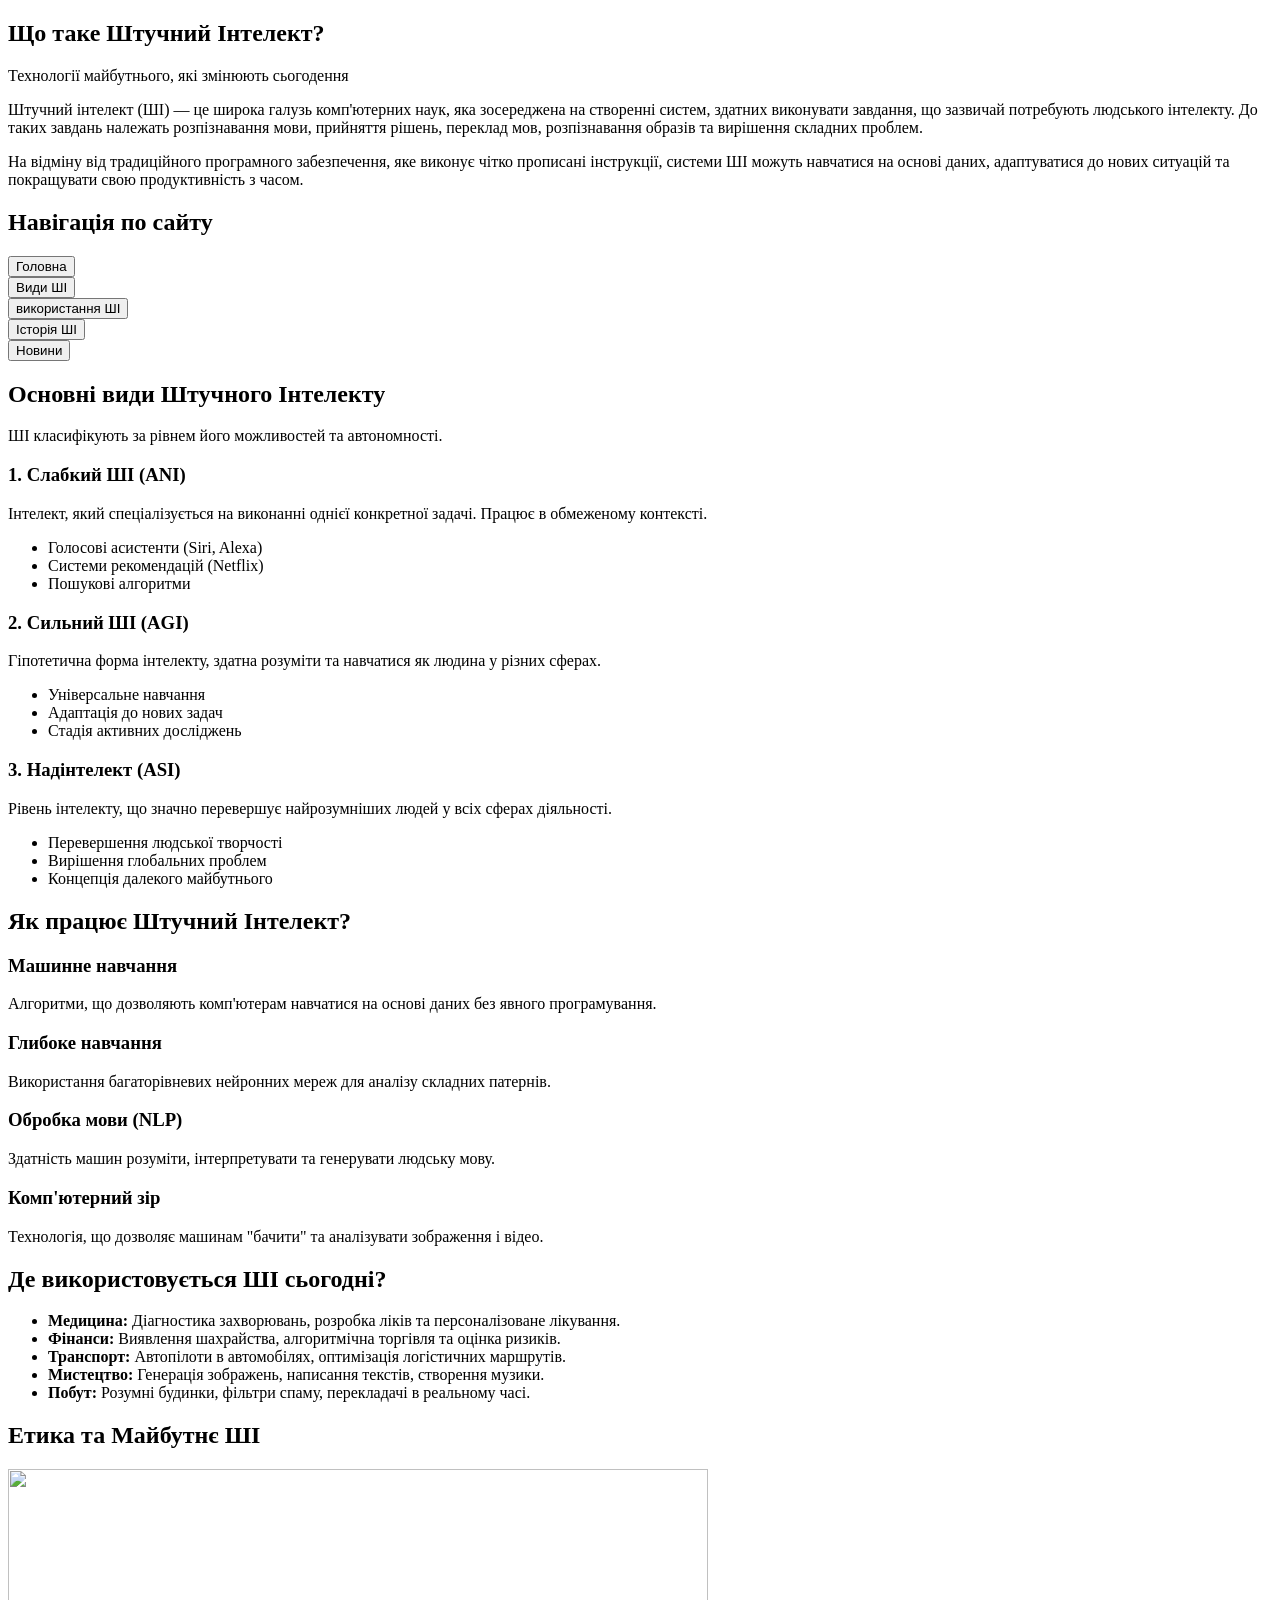
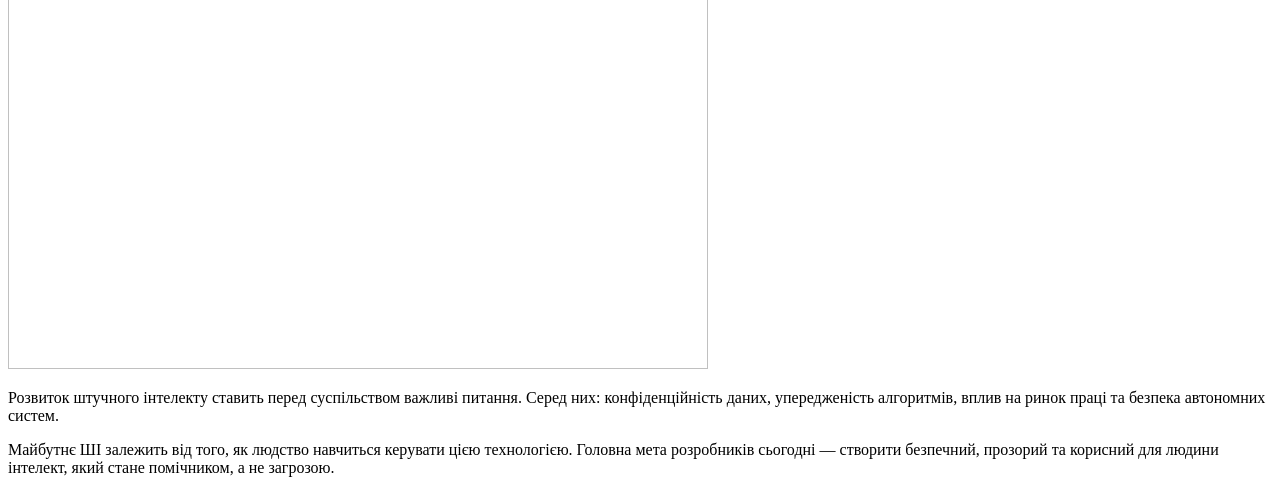
==== aboutAI.html @ ce7cb8b4 "video 2" ====
<!DOCTYPE html>
<html>

    <section>
        <header>
            <h1>Що таке Штучний Інтелект?</h1>
            <p>Технології майбутнього, які змінюють сьогодення</p>
        </header>
        <div>
            <p>Штучний інтелект (ШІ) — це широка галузь комп'ютерних наук, яка зосереджена на створенні систем, здатних виконувати завдання, що зазвичай потребують людського інтелекту. До таких завдань належать розпізнавання мови, прийняття рішень, переклад мов, розпізнавання образів та вирішення складних проблем.</p>
            <p>На відміну від традиційного програмного забезпечення, яке виконує чітко прописані інструкції, системи ШІ можуть навчатися на основі даних, адаптуватися до нових ситуацій та покращувати свою продуктивність з часом.</p>
        </div>
    </section>

    <section>
        <h1>Навігація по сайту</h1>
        <a href="index.html"><button>Головна</button></a><br>
        <a href="typesAI.html"><button>Види ШІ</button></a><br>
        <a href="applications.html"><button>використання ШІ</button></a><br>
        <a href="historyAI.html"><button>Історія ШІ</button></a><br>
        <a href="newsAI.html"><button>Новини</button></a><br>
    </section>

    <section>
        <h2>Основні види Штучного Інтелекту</h2>
        <p>ШІ класифікують за рівнем його можливостей та автономності.</p>
        
        <div>

            <article>
                <h3>1. Слабкий ШІ (ANI)</h3>
                <p>Інтелект, який спеціалізується на виконанні однієї конкретної задачі. Працює в обмеженому контексті.</p>
                <ul>
                    <li>Голосові асистенти (Siri, Alexa)</li>
                    <li>Системи рекомендацій (Netflix)</li>
                    <li>Пошукові алгоритми</li>
                </ul>
            </article>

            <article>
                <h3>2. Сильний ШІ (AGI)</h3>
                <p>Гіпотетична форма інтелекту, здатна розуміти та навчатися як людина у різних сферах.</p>
                <ul>
                    <li>Універсальне навчання</li>
                    <li>Адаптація до нових задач</li>
                    <li>Стадія активних досліджень</li>
                </ul>
            </article>

            <article>
                <h3>3. Надінтелект (ASI)</h3>
                <p>Рівень інтелекту, що значно перевершує найрозумніших людей у всіх сферах діяльності.</p>
                <ul>
                    <li>Перевершення людської творчості</li>
                    <li>Вирішення глобальних проблем</li>
                    <li>Концепція далекого майбутнього</li>
                </ul>
            </article>
        </div>
    </section>

    <section>
        <h2>Як працює Штучний Інтелект?</h2>
        <div>
            <div>
                <h3>Машинне навчання</h3>
                <p>Алгоритми, що дозволяють комп'ютерам навчатися на основі даних без явного програмування.</p>
            </div>
            <div>
                <h3>Глибоке навчання</h3>
                <p>Використання багаторівневих нейронних мереж для аналізу складних патернів.</p>
            </div>
            <div>
                <h3>Обробка мови (NLP)</h3>
                <p>Здатність машин розуміти, інтерпретувати та генерувати людську мову.</p>
            </div>
            <div>
                <h3>Комп'ютерний зір</h3>
                <p>Технологія, що дозволяє машинам "бачити" та аналізувати зображення і відео.</p>
            </div>
        </div>
    </section>

    <section>
        <h2>Де використовується ШІ сьогодні?</h2>
        <ul>
            <li>
                <strong>Медицина:</strong> Діагностика захворювань, розробка ліків та персоналізоване лікування.
            </li>
            <li>
                <strong>Фінанси:</strong> Виявлення шахрайства, алгоритмічна торгівля та оцінка ризиків.
            </li>
            <li>
                <strong>Транспорт:</strong> Автопілоти в автомобілях, оптимізація логістичних маршрутів.
            </li>
            <li>
                <strong>Мистецтво:</strong> Генерація зображень, написання текстів, створення музики.
            </li>
            <li>
                <strong>Побут:</strong> Розумні будинки, фільтри спаму, перекладачі в реальному часі.
            </li>
        </ul>
    </section>

    <section>
        <h2>Етика та Майбутнє ШІ</h2>
        <img src="https://mindscope.biz.ua/wp-content/uploads/2024/11/1ddea6f4-e0ab-4fa6-bf7f-edc367c4ecc5_result.jpg" width="700" height="500">
        <div>
            <p>Розвиток штучного інтелекту ставить перед суспільством важливі питання. Серед них: конфіденційність даних, упередженість алгоритмів, вплив на ринок праці та безпека автономних систем.</p>
            <p>Майбутнє ШІ залежить від того, як людство навчиться керувати цією технологією. Головна мета розробників сьогодні — створити безпечний, прозорий та корисний для людини інтелект, який стане помічником, а не загрозою.</p>
        </div>
    </section>

</html>
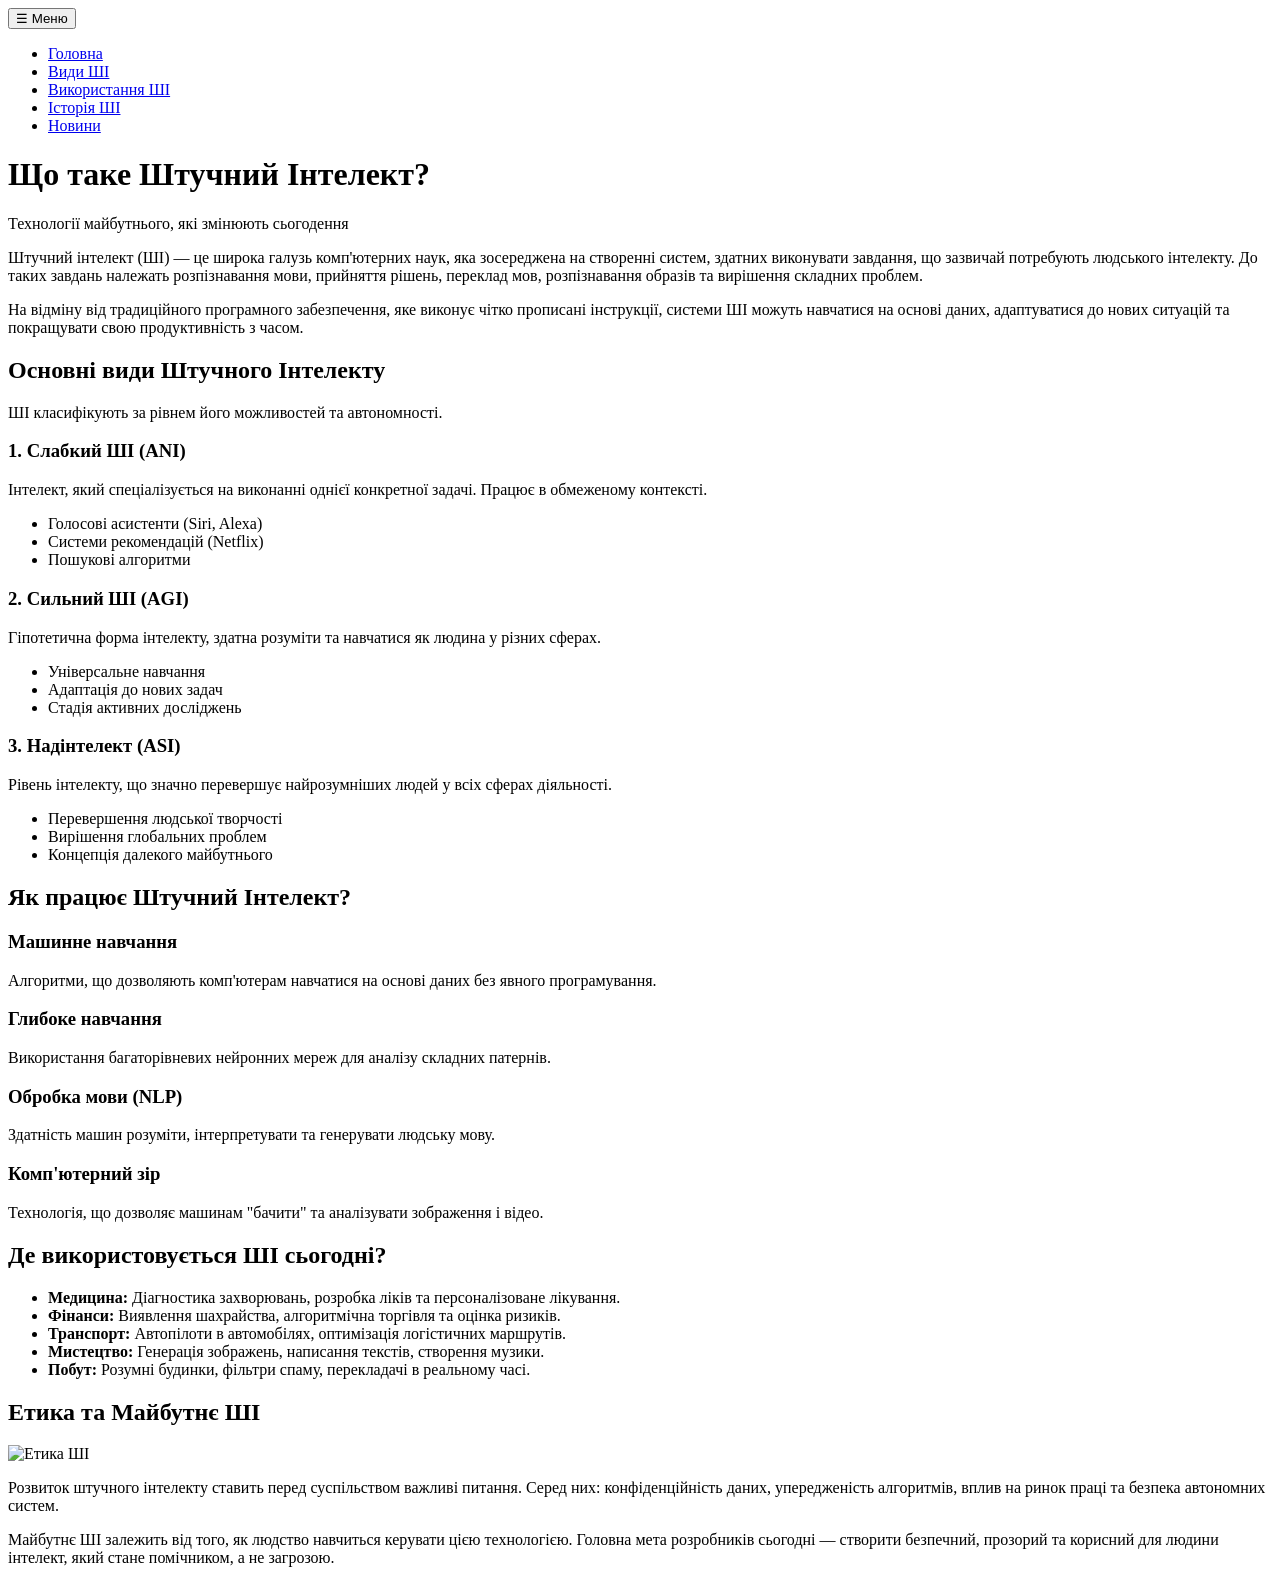
==== commit 911a4d0f: "update lab 3 and 4" ====
--- a/aboutAI.html
+++ b/aboutAI.html
@@ -1,114 +1,127 @@
 <!DOCTYPE html>
-<html>
+<html lang="uk">
+<head>
+  <meta charset="UTF-8">
+  <meta name="viewport" content="width=device-width, initial-scale=1.0">
+  <title>Що таке Штучний Інтелект?</title>
+  <link rel="stylesheet" href="style.css">
+</head>
+<body>
 
-    <section>
-        <header>
-            <h1>Що таке Штучний Інтелект?</h1>
-            <p>Технології майбутнього, які змінюють сьогодення</p>
-        </header>
-        <div>
-            <p>Штучний інтелект (ШІ) — це широка галузь комп'ютерних наук, яка зосереджена на створенні систем, здатних виконувати завдання, що зазвичай потребують людського інтелекту. До таких завдань належать розпізнавання мови, прийняття рішень, переклад мов, розпізнавання образів та вирішення складних проблем.</p>
-            <p>На відміну від традиційного програмного забезпечення, яке виконує чітко прописані інструкції, системи ШІ можуть навчатися на основі даних, адаптуватися до нових ситуацій та покращувати свою продуктивність з часом.</p>
-        </div>
+  <!-- НАВІГАЦІЯ -->
+  <nav class="nav" id="mainNav">
+    <button class="nav__toggle" onclick="toggleNav()">☰ Меню</button>
+    <ul class="nav__list">
+      <li><a href="index.html">Головна</a></li>
+      <li><a href="typesAI.html">Види ШІ</a></li>
+      <li><a href="applications.html">Використання ШІ</a></li>
+      <li><a href="historyAI.html">Історія ШІ</a></li>
+      <li><a href="newsAI.html">Новини</a></li>
+    </ul>
+  </nav>
+
+  <main class="page">
+
+    <!-- ХЕДЕР -->
+    <header class="page-header">
+      <h1>Що таке Штучний Інтелект?</h1>
+      <p>Технології майбутнього, які змінюють сьогодення</p>
+    </header>
+
+    <!-- ВСТУП -->
+    <section class="section">
+      <p class="intro-text">Штучний інтелект (ШІ) — це широка галузь комп'ютерних наук, яка зосереджена на створенні систем, здатних виконувати завдання, що зазвичай потребують людського інтелекту. До таких завдань належать розпізнавання мови, прийняття рішень, переклад мов, розпізнавання образів та вирішення складних проблем.</p>
+      <p class="intro-text">На відміну від традиційного програмного забезпечення, яке виконує чітко прописані інструкції, системи ШІ можуть навчатися на основі даних, адаптуватися до нових ситуацій та покращувати свою продуктивність з часом.</p>
     </section>
 
-    <section>
-        <h1>Навігація по сайту</h1>
-        <a href="index.html"><button>Головна</button></a><br>
-        <a href="typesAI.html"><button>Види ШІ</button></a><br>
-        <a href="applications.html"><button>використання ШІ</button></a><br>
-        <a href="historyAI.html"><button>Історія ШІ</button></a><br>
-        <a href="newsAI.html"><button>Новини</button></a><br>
+    <!-- ВИДИ ШІ -->
+    <section class="section">
+      <h2>Основні види Штучного Інтелекту</h2>
+      <p class="intro-text">ШІ класифікують за рівнем його можливостей та автономності.</p>
+      <div class="card-grid">
+        <div class="card">
+          <h3>1. Слабкий ШІ (ANI)</h3>
+          <p>Інтелект, який спеціалізується на виконанні однієї конкретної задачі. Працює в обмеженому контексті.</p>
+          <ul class="styled-list" style="margin-top:12px">
+            <li>Голосові асистенти (Siri, Alexa)</li>
+            <li>Системи рекомендацій (Netflix)</li>
+            <li>Пошукові алгоритми</li>
+          </ul>
+        </div>
+        <div class="card">
+          <h3>2. Сильний ШІ (AGI)</h3>
+          <p>Гіпотетична форма інтелекту, здатна розуміти та навчатися як людина у різних сферах.</p>
+          <ul class="styled-list" style="margin-top:12px">
+            <li>Універсальне навчання</li>
+            <li>Адаптація до нових задач</li>
+            <li>Стадія активних досліджень</li>
+          </ul>
+        </div>
+        <div class="card">
+          <h3>3. Надінтелект (ASI)</h3>
+          <p>Рівень інтелекту, що значно перевершує найрозумніших людей у всіх сферах діяльності.</p>
+          <ul class="styled-list" style="margin-top:12px">
+            <li>Перевершення людської творчості</li>
+            <li>Вирішення глобальних проблем</li>
+            <li>Концепція далекого майбутнього</li>
+          </ul>
+        </div>
+      </div>
     </section>
 
-    <section>
-        <h2>Основні види Штучного Інтелекту</h2>
-        <p>ШІ класифікують за рівнем його можливостей та автономності.</p>
-        
-        <div>
-
-            <article>
-                <h3>1. Слабкий ШІ (ANI)</h3>
-                <p>Інтелект, який спеціалізується на виконанні однієї конкретної задачі. Працює в обмеженому контексті.</p>
-                <ul>
-                    <li>Голосові асистенти (Siri, Alexa)</li>
-                    <li>Системи рекомендацій (Netflix)</li>
-                    <li>Пошукові алгоритми</li>
-                </ul>
-            </article>
-
-            <article>
-                <h3>2. Сильний ШІ (AGI)</h3>
-                <p>Гіпотетична форма інтелекту, здатна розуміти та навчатися як людина у різних сферах.</p>
-                <ul>
-                    <li>Універсальне навчання</li>
-                    <li>Адаптація до нових задач</li>
-                    <li>Стадія активних досліджень</li>
-                </ul>
-            </article>
-
-            <article>
-                <h3>3. Надінтелект (ASI)</h3>
-                <p>Рівень інтелекту, що значно перевершує найрозумніших людей у всіх сферах діяльності.</p>
-                <ul>
-                    <li>Перевершення людської творчості</li>
-                    <li>Вирішення глобальних проблем</li>
-                    <li>Концепція далекого майбутнього</li>
-                </ul>
-            </article>
+    <!-- ЯК ПРАЦЮЄ -->
+    <section class="section">
+      <h2>Як працює Штучний Інтелект?</h2>
+      <div class="card-grid">
+        <div class="card">
+          <h3>Машинне навчання</h3>
+          <p>Алгоритми, що дозволяють комп'ютерам навчатися на основі даних без явного програмування.</p>
         </div>
+        <div class="card">
+          <h3>Глибоке навчання</h3>
+          <p>Використання багаторівневих нейронних мереж для аналізу складних патернів.</p>
+        </div>
+        <div class="card">
+          <h3>Обробка мови (NLP)</h3>
+          <p>Здатність машин розуміти, інтерпретувати та генерувати людську мову.</p>
+        </div>
+        <div class="card">
+          <h3>Комп'ютерний зір</h3>
+          <p>Технологія, що дозволяє машинам "бачити" та аналізувати зображення і відео.</p>
+        </div>
+      </div>
     </section>
 
-    <section>
-        <h2>Як працює Штучний Інтелект?</h2>
-        <div>
-            <div>
-                <h3>Машинне навчання</h3>
-                <p>Алгоритми, що дозволяють комп'ютерам навчатися на основі даних без явного програмування.</p>
-            </div>
-            <div>
-                <h3>Глибоке навчання</h3>
-                <p>Використання багаторівневих нейронних мереж для аналізу складних патернів.</p>
-            </div>
-            <div>
-                <h3>Обробка мови (NLP)</h3>
-                <p>Здатність машин розуміти, інтерпретувати та генерувати людську мову.</p>
-            </div>
-            <div>
-                <h3>Комп'ютерний зір</h3>
-                <p>Технологія, що дозволяє машинам "бачити" та аналізувати зображення і відео.</p>
-            </div>
-        </div>
+    <!-- ДЕ ВИКОРИСТОВУЄТЬСЯ -->
+    <section class="section">
+      <h2>Де використовується ШІ сьогодні?</h2>
+      <ul class="styled-list">
+        <li><strong>Медицина:</strong> Діагностика захворювань, розробка ліків та персоналізоване лікування.</li>
+        <li><strong>Фінанси:</strong> Виявлення шахрайства, алгоритмічна торгівля та оцінка ризиків.</li>
+        <li><strong>Транспорт:</strong> Автопілоти в автомобілях, оптимізація логістичних маршрутів.</li>
+        <li><strong>Мистецтво:</strong> Генерація зображень, написання текстів, створення музики.</li>
+        <li><strong>Побут:</strong> Розумні будинки, фільтри спаму, перекладачі в реальному часі.</li>
+      </ul>
     </section>
 
-    <section>
-        <h2>Де використовується ШІ сьогодні?</h2>
-        <ul>
-            <li>
-                <strong>Медицина:</strong> Діагностика захворювань, розробка ліків та персоналізоване лікування.
-            </li>
-            <li>
-                <strong>Фінанси:</strong> Виявлення шахрайства, алгоритмічна торгівля та оцінка ризиків.
-            </li>
-            <li>
-                <strong>Транспорт:</strong> Автопілоти в автомобілях, оптимізація логістичних маршрутів.
-            </li>
-            <li>
-                <strong>Мистецтво:</strong> Генерація зображень, написання текстів, створення музики.
-            </li>
-            <li>
-                <strong>Побут:</strong> Розумні будинки, фільтри спаму, перекладачі в реальному часі.
-            </li>
-        </ul>
+    <!-- ЕТИКА -->
+    <section class="section">
+      <h2>Етика та Майбутнє ШІ</h2>
+      <img class="section-img" src="https://mindscope.biz.ua/wp-content/uploads/2024/11/1ddea6f4-e0ab-4fa6-bf7f-edc367c4ecc5_result.jpg" alt="Етика ШІ">
+      <p class="intro-text">Розвиток штучного інтелекту ставить перед суспільством важливі питання. Серед них: конфіденційність даних, упередженість алгоритмів, вплив на ринок праці та безпека автономних систем.</p>
+      <p class="intro-text">Майбутнє ШІ залежить від того, як людство навчиться керувати цією технологією. Головна мета розробників сьогодні — створити безпечний, прозорий та корисний для людини інтелект, який стане помічником, а не загрозою.</p>
     </section>
 
-    <section>
-        <h2>Етика та Майбутнє ШІ</h2>
-        <img src="https://mindscope.biz.ua/wp-content/uploads/2024/11/1ddea6f4-e0ab-4fa6-bf7f-edc367c4ecc5_result.jpg" width="700" height="500">
-        <div>
-            <p>Розвиток штучного інтелекту ставить перед суспільством важливі питання. Серед них: конфіденційність даних, упередженість алгоритмів, вплив на ринок праці та безпека автономних систем.</p>
-            <p>Майбутнє ШІ залежить від того, як людство навчиться керувати цією технологією. Головна мета розробників сьогодні — створити безпечний, прозорий та корисний для людини інтелект, який стане помічником, а не загрозою.</p>
-        </div>
-    </section>
+  </main>
 
+  <script>
+    function toggleNav() {
+      document.getElementById('mainNav').classList.toggle('open');
+    }
+    document.addEventListener('click', function(e) {
+      const nav = document.getElementById('mainNav');
+      if (!nav.contains(e.target)) nav.classList.remove('open');
+    });
+  </script>
+</body>
 </html>
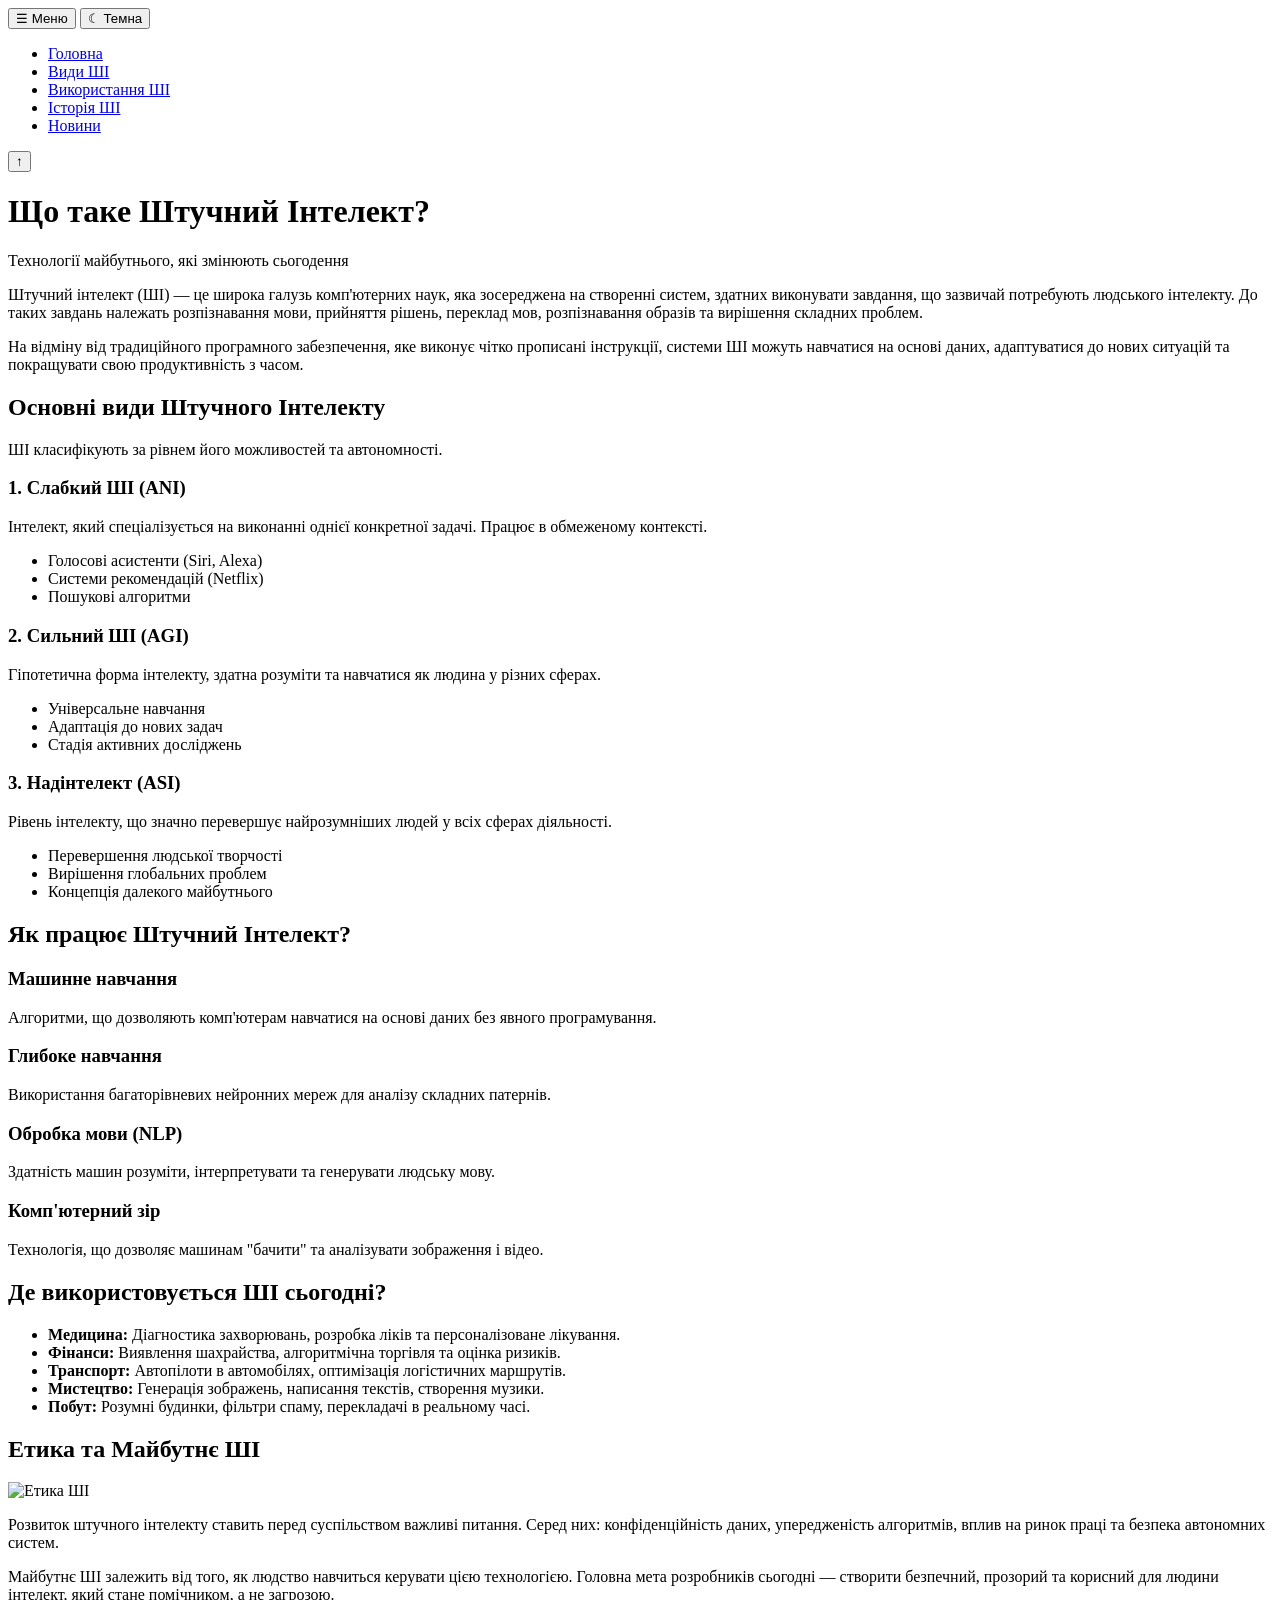
==== commit 8acffc7a: "full update lab 3 and 4" ====
--- a/aboutAI.html
+++ b/aboutAI.html
@@ -8,9 +8,11 @@
 </head>
 <body>
 
-  <!-- НАВІГАЦІЯ -->
   <nav class="nav" id="mainNav">
-    <button class="nav__toggle" onclick="toggleNav()">☰ Меню</button>
+    <div class="nav__controls">
+      <button class="nav__toggle" onclick="toggleNav()">☰ Меню</button>
+      <button class="nav__theme-btn" id="themeToggle" onclick="toggleTheme()">☾ Темна</button>
+    </div>
     <ul class="nav__list">
       <li><a href="index.html">Головна</a></li>
       <li><a href="typesAI.html">Види ШІ</a></li>
@@ -20,21 +22,20 @@
     </ul>
   </nav>
 
+  <button class="scroll-top-btn" id="scrollTopBtn" aria-label="Вгору">↑</button>
+
   <main class="page">
 
-    <!-- ХЕДЕР -->
     <header class="page-header">
       <h1>Що таке Штучний Інтелект?</h1>
       <p>Технології майбутнього, які змінюють сьогодення</p>
     </header>
 
-    <!-- ВСТУП -->
     <section class="section">
       <p class="intro-text">Штучний інтелект (ШІ) — це широка галузь комп'ютерних наук, яка зосереджена на створенні систем, здатних виконувати завдання, що зазвичай потребують людського інтелекту. До таких завдань належать розпізнавання мови, прийняття рішень, переклад мов, розпізнавання образів та вирішення складних проблем.</p>
       <p class="intro-text">На відміну від традиційного програмного забезпечення, яке виконує чітко прописані інструкції, системи ШІ можуть навчатися на основі даних, адаптуватися до нових ситуацій та покращувати свою продуктивність з часом.</p>
     </section>
 
-    <!-- ВИДИ ШІ -->
     <section class="section">
       <h2>Основні види Штучного Інтелекту</h2>
       <p class="intro-text">ШІ класифікують за рівнем його можливостей та автономності.</p>
@@ -69,7 +70,6 @@
       </div>
     </section>
 
-    <!-- ЯК ПРАЦЮЄ -->
     <section class="section">
       <h2>Як працює Штучний Інтелект?</h2>
       <div class="card-grid">
@@ -92,7 +92,6 @@
       </div>
     </section>
 
-    <!-- ДЕ ВИКОРИСТОВУЄТЬСЯ -->
     <section class="section">
       <h2>Де використовується ШІ сьогодні?</h2>
       <ul class="styled-list">
@@ -104,7 +103,6 @@
       </ul>
     </section>
 
-    <!-- ЕТИКА -->
     <section class="section">
       <h2>Етика та Майбутнє ШІ</h2>
       <img class="section-img" src="https://mindscope.biz.ua/wp-content/uploads/2024/11/1ddea6f4-e0ab-4fa6-bf7f-edc367c4ecc5_result.jpg" alt="Етика ШІ">
@@ -114,14 +112,6 @@
 
   </main>
 
-  <script>
-    function toggleNav() {
-      document.getElementById('mainNav').classList.toggle('open');
-    }
-    document.addEventListener('click', function(e) {
-      const nav = document.getElementById('mainNav');
-      if (!nav.contains(e.target)) nav.classList.remove('open');
-    });
-  </script>
+  <script src="main.js"></script>
 </body>
 </html>
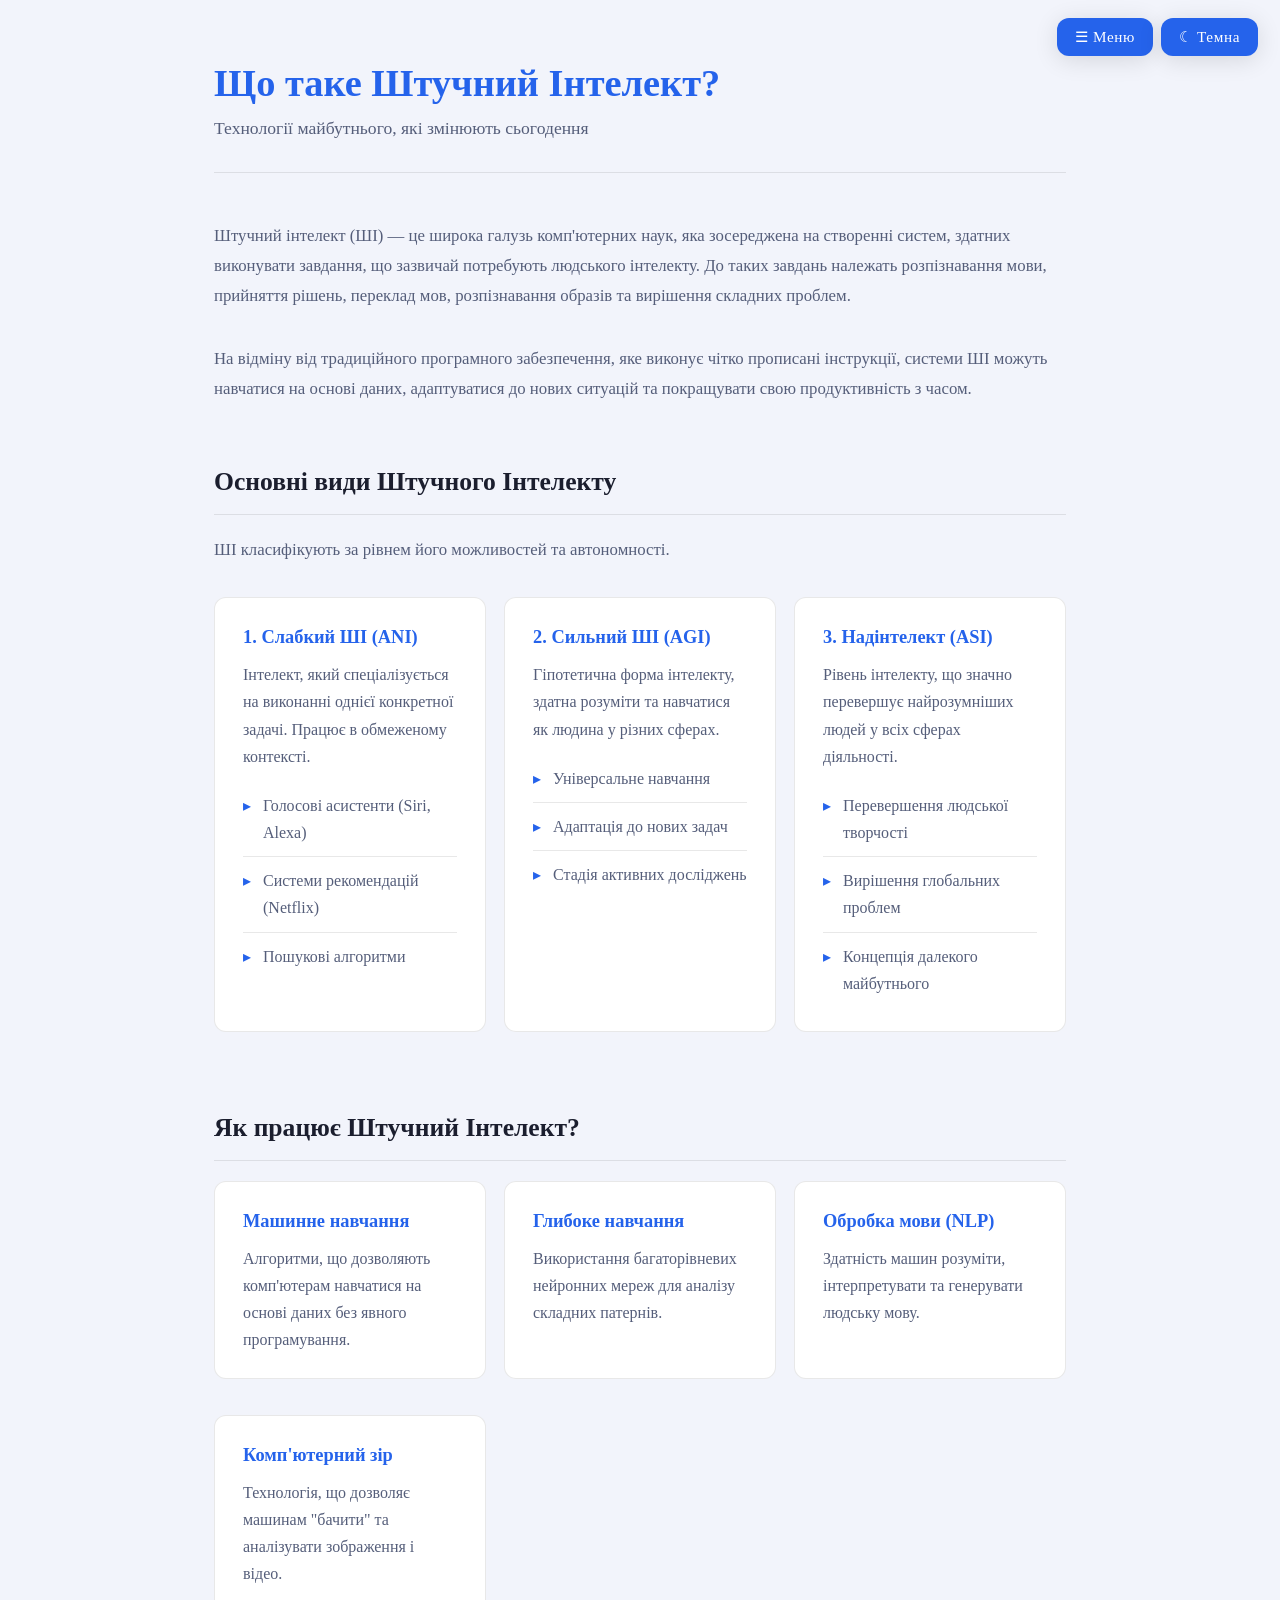
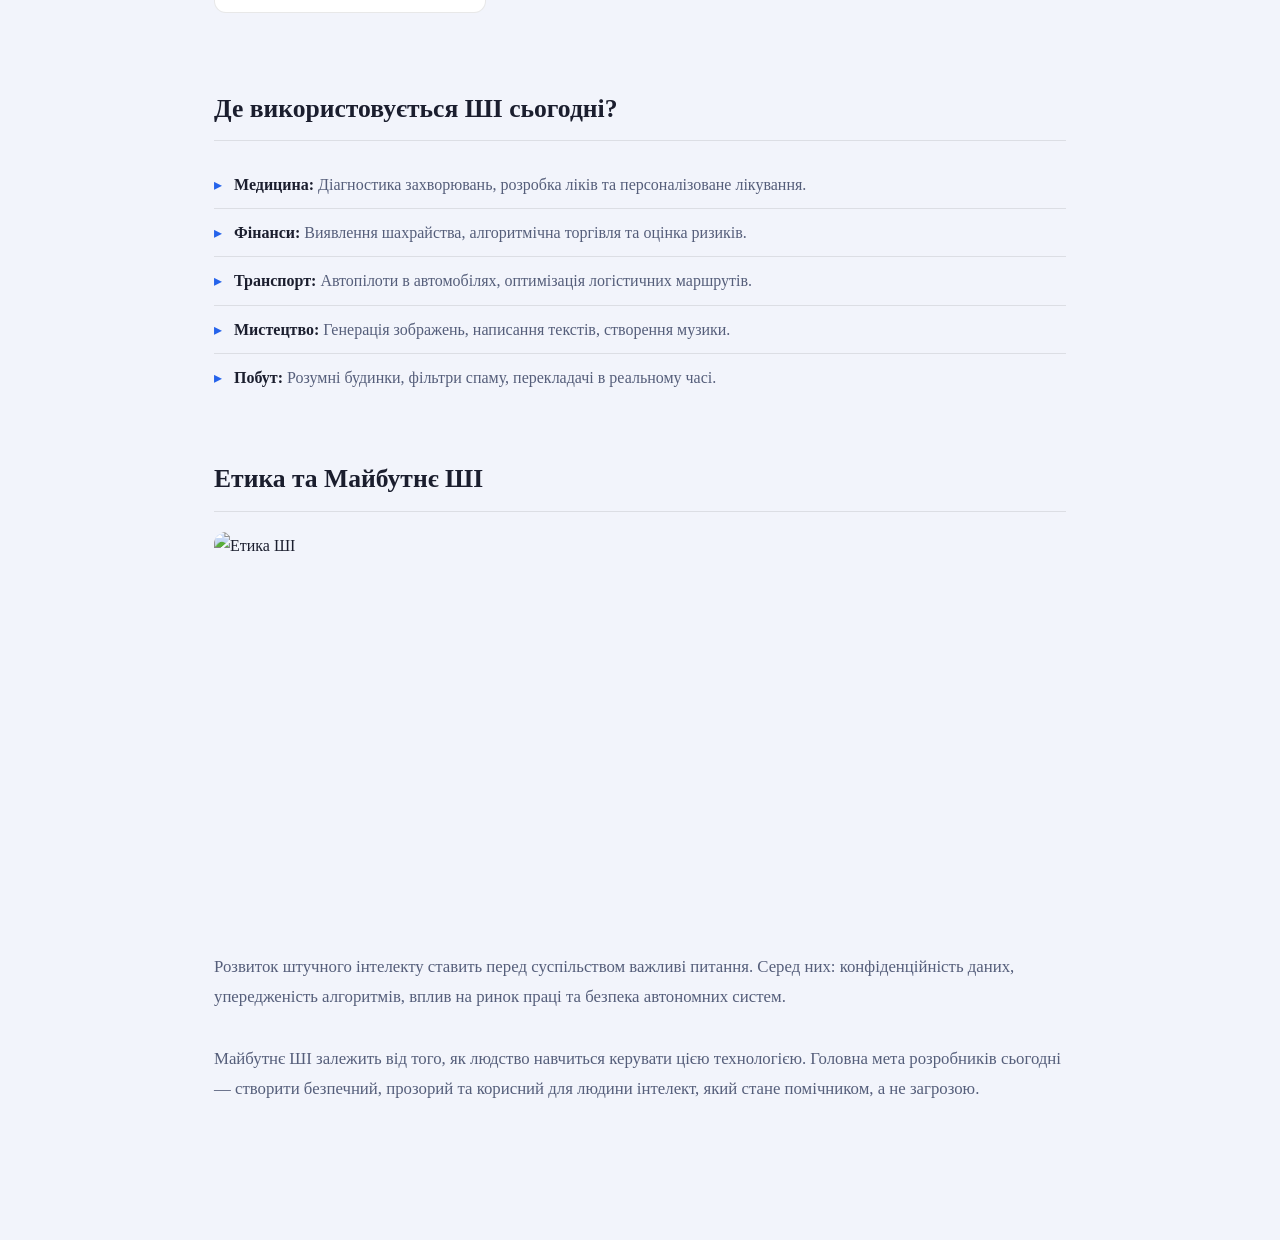
==== commit c5ff275c: "lab8 and soo on 9" ====
--- a/aboutAI.html
+++ b/aboutAI.html
@@ -3,8 +3,17 @@
 <head>
   <meta charset="UTF-8">
   <meta name="viewport" content="width=device-width, initial-scale=1.0">
+  <meta name="description" content="Що таке штучний інтелект: визначення, основні види (ANI, AGI, ASI), принципи роботи та сфери застосування ШІ сьогодні.">
+  <meta name="robots" content="index, follow">
+  <meta property="og:title" content="Що таке Штучний Інтелект?">
+  <meta property="og:description" content="Що таке штучний інтелект: визначення, основні види ANI, AGI, ASI, принципи роботи та сфери застосування ШІ сьогодні.">
+  <meta property="og:type" content="website">
+  <meta property="og:locale" content="uk_UA">
+  <meta property="og:url" content="https://im2752844-wq.github.io/AI/aboutAI.html">
+  <meta property="og:image" content="https://mindscope.biz.ua/wp-content/uploads/2024/11/1ddea6f4-e0ab-4fa6-bf7f-edc367c4ecc5_result.jpg">
+  <link rel="canonical" href="https://im2752844-wq.github.io/AI/aboutAI.html">
   <title>Що таке Штучний Інтелект?</title>
-  <link rel="stylesheet" href="style.css">
+  <link rel="stylesheet" href="Style.css">
 </head>
 <body>
 
@@ -105,13 +114,32 @@
 
     <section class="section">
       <h2>Етика та Майбутнє ШІ</h2>
-      <img class="section-img" src="https://mindscope.biz.ua/wp-content/uploads/2024/11/1ddea6f4-e0ab-4fa6-bf7f-edc367c4ecc5_result.jpg" alt="Етика ШІ">
+
+      <!-- ОПТИМІЗАЦІЯ: loading="lazy" + width/height на зображенні
+           ПРОБЛЕМА оригіналу: зображення завантажується одразу навіть якщо
+           внизу сторінки, і без width/height браузер не знає розміру — 
+           сторінка "стрибає" коли зображення завантажується (Layout Shift).
+
+           РІШЕННЯ:
+           - loading="lazy" — завантажуємо тільки при наближенні до viewport
+           - width + height — браузер заздалегідь резервує місце,
+             сторінка не стрибає (усуває CLS — Cumulative Layout Shift)
+           - decoding="async" — декодування зображення не блокує рендеринг -->
+      <img
+        class="section-img"
+        src="https://mindscope.biz.ua/wp-content/uploads/2024/11/1ddea6f4-e0ab-4fa6-bf7f-edc367c4ecc5_result.jpg"
+        alt="Етика ШІ"
+        loading="lazy"
+        decoding="async"
+        width="700"
+        height="400">
+
       <p class="intro-text">Розвиток штучного інтелекту ставить перед суспільством важливі питання. Серед них: конфіденційність даних, упередженість алгоритмів, вплив на ринок праці та безпека автономних систем.</p>
       <p class="intro-text">Майбутнє ШІ залежить від того, як людство навчиться керувати цією технологією. Головна мета розробників сьогодні — створити безпечний, прозорий та корисний для людини інтелект, який стане помічником, а не загрозою.</p>
     </section>
 
   </main>
 
-  <script src="main.js"></script>
+  <script src="Main.JS" defer></script>
 </body>
 </html>
--- a/Style.css
+++ b/Style.css
@@ -0,0 +1,671 @@
+/* ===== RESET ===== */
+*, *::before, *::after { box-sizing: border-box; margin: 0; padding: 0; }
+
+/* ============================================================
+   ТЕМНА ТЕМА (за замовчуванням)
+   ============================================================ */
+:root,
+[data-theme="dark"] {
+  --bg:              #0d0f14;
+  --bg-card:         #151820;
+  --bg-card-hover:   #1c2030;
+  --text:            #e8eaf0;
+  --text-muted:      #7a8099;
+  --accent:          #4f8ef7;
+  --accent-hover:    #130351;
+  --border:          rgba(255, 255, 255, 0.07);
+  --shadow:          rgba(0, 0, 0, 0.55);
+  --nav-bg:          #151820;
+  --btn-bg:          #4f8ef7;
+  --btn-hover:       #7c5cfc;
+  --active-link-bg:  rgba(79, 142, 247, 0.18);
+  --scroll-btn-bg:   #4f8ef7;
+}
+
+/* ============================================================
+   СВІТЛА ТЕМА
+   ============================================================ */
+[data-theme="light"] {
+  --bg:              #f2f4fb;
+  --bg-card:         #ffffff;
+  --bg-card-hover:   #eaedfa;
+  --text:            #1b1e2e;
+  --text-muted:      #555e7a;
+  --accent:          #2563eb;
+  --accent-hover:    #7c3aed;
+  --border:          rgba(0, 0, 0, 0.09);
+  --shadow:          rgba(0, 0, 0, 0.12);
+  --nav-bg:          #ffffff;
+  --btn-bg:          #2563eb;
+  --btn-hover:       #7c3aed;
+  --active-link-bg:  rgba(37, 99, 235, 0.12);
+  --scroll-btn-bg:   #2563eb;
+}
+
+/* ============================================================
+   ОПТИМІЗАЦІЯ #1 — ПРИБИРАЄМО ГЛОБАЛЬНИЙ `* { transition }`
+   ─────────────────────────────────────────────────────────────
+   ПРОБЛЕМА: `*, *::before, *::after { transition: background-color ... }`
+   змушує браузер відслідковувати анімацію на КОЖНОМУ елементі на сторінці.
+   При будь-якій зміні теми браузер обходить сотні DOM-вузлів.
+   Це одна з найдорожчих CSS-операцій.
+
+   РІШЕННЯ: Transition призначаємо тільки тим елементам, яким він реально потрібен:
+   body (для теми), .card, .nav, кнопки, посилання.
+   ============================================================ */
+
+/* Перемикання теми — плавно міняємо тільки body */
+body {
+  transition:
+    background-color 0.35s ease,
+    color            0.3s ease;
+}
+
+/* Картки — hover-ефект */
+.card {
+  transition:
+    background-color 0.2s ease,
+    border-color     0.2s ease,
+    transform        0.25s ease,
+    box-shadow       0.25s ease;
+}
+
+/* Навігаційні посилання */
+.nav__list li a {
+  transition:
+    background-color 0.18s ease,
+    color            0.18s ease,
+    padding-left     0.2s ease;
+}
+
+/* Кнопки навігації */
+.nav__toggle,
+.nav__theme-btn {
+  transition:
+    background-color 0.2s ease,
+    transform        0.15s ease;
+}
+
+/* Кнопка "вгору" */
+.scroll-top-btn {
+  transition:
+    opacity          0.3s ease,
+    transform        0.3s ease,
+    background-color 0.2s ease;
+}
+
+/* Анімація появи елементів */
+.fade-in {
+  transition:
+    opacity   0.55s ease,
+    transform 0.55s ease;
+}
+
+/* ============================================================
+   BODY
+   ============================================================ */
+body {
+  font-family: 'Georgia', serif;
+  background: var(--bg);
+  color: var(--text);
+  line-height: 1.7;
+  min-height: 100vh;
+}
+
+/* ============================================================
+   НАВІГАЦІЯ
+   ============================================================ */
+.nav {
+  position: fixed;
+  top: 18px;
+  right: 22px;
+  z-index: 1000;
+  display: flex;
+  flex-direction: column;
+  align-items: flex-end;
+  gap: 8px;
+}
+
+.nav__controls {
+  display: flex;
+  gap: 8px;
+  align-items: center;
+}
+
+.nav__toggle,
+.nav__theme-btn {
+  background:    var(--btn-bg);
+  color:         #fff;
+  border:        none;
+  border-radius: 12px;
+  padding:       10px 18px;
+  font-size:     0.95rem;
+  cursor:        pointer;
+  font-family:   inherit;
+  letter-spacing: 0.04em;
+  box-shadow:    0 4px 24px var(--shadow);
+  white-space:   nowrap;
+}
+
+.nav__toggle:hover,
+.nav__theme-btn:hover {
+  background: var(--btn-hover);
+  transform:  translateY(-2px);
+}
+
+.nav__toggle:active,
+.nav__theme-btn:active {
+  transform: translateY(0);
+}
+
+.nav__list {
+  list-style:   none;
+  background:   var(--nav-bg);
+  border:       1px solid var(--border);
+  border-radius: 12px;
+  box-shadow:   0 4px 24px var(--shadow);
+  margin-top:   0;
+  overflow:     hidden;
+  max-height:   0;
+  opacity:      0;
+  pointer-events: none;
+  /* Transition тільки для max-height та opacity — не для всього підряд */
+  transition:
+    max-height 0.32s ease,
+    opacity    0.22s ease;
+  min-width:    200px;
+}
+
+.nav.open .nav__list {
+  max-height:     400px;
+  opacity:        1;
+  pointer-events: all;
+}
+
+.nav__list li a {
+  display:       block;
+  padding:       12px 20px;
+  color:         var(--text);
+  text-decoration: none;
+  font-size:     0.97rem;
+  border-bottom: 1px solid var(--border);
+}
+
+.nav__list li:last-child a {
+  border-bottom: none;
+}
+
+.nav__list li a:hover {
+  background:   rgba(79, 142, 247, 0.12);
+  color:        var(--accent);
+  padding-left: 26px;
+}
+
+.nav__list li a.nav__link--active {
+  background:     var(--active-link-bg);
+  color:          var(--accent);
+  font-weight:    bold;
+  border-left:    3px solid var(--accent);
+  padding-left:   17px;
+  pointer-events: none;
+}
+
+/* ============================================================
+   ОСНОВНИЙ КОНТЕЙНЕР
+   ============================================================ */
+.page {
+  max-width: 900px;
+  margin:    0 auto;
+  padding:   60px 24px 80px;
+
+  /* ============================================================
+     ОПТИМІЗАЦІЯ #2 — content-visibility: auto
+     ─────────────────────────────────────────────────────────
+     Браузер пропускає рендеринг контенту, який не видно на екрані.
+     На довгих сторінках (applications.html, typesAI.html) це
+     прискорює початковий рендер на 30–60%.
+     ============================================================ */
+  content-visibility: auto;
+}
+
+/* ============================================================
+   ХЕДЕР СТОРІНКИ
+   ============================================================ */
+.page-header {
+  margin-bottom:  48px;
+  padding-bottom: 28px;
+  border-bottom:  1px solid var(--border);
+}
+
+.page-header h1 {
+  font-size:     2.4rem;
+  color:         var(--accent);
+  margin-bottom: 8px;
+  line-height:   1.2;
+}
+
+.page-header p {
+  color:     var(--text-muted);
+  font-size: 1.1rem;
+}
+
+/* ============================================================
+   СЕКЦІЯ
+   ============================================================ */
+.section {
+  margin-bottom: 56px;
+}
+
+.section h2 {
+  font-size:     1.6rem;
+  color:         var(--text);
+  margin-bottom: 20px;
+  padding-bottom: 10px;
+  border-bottom: 1px solid var(--border);
+}
+
+/* ============================================================
+   КАРТКИ
+   ============================================================ */
+.card {
+  background:    var(--bg-card);
+  border:        1px solid var(--border);
+  border-radius: 12px;
+  padding:       24px 28px;
+  margin-bottom: 18px;
+  /* transition описаний вище в блоці "Transition тільки там де потрібно" */
+}
+
+.card:hover {
+  background:   var(--bg-card-hover);
+  border-color: rgba(79, 142, 247, 0.2);
+  transform:    translateY(-3px);
+  box-shadow:   0 8px 32px var(--shadow);
+}
+
+.card h3 {
+  font-size:     1.15rem;
+  color:         var(--accent);
+  margin-bottom: 8px;
+}
+
+.card p {
+  color: var(--text-muted);
+}
+
+/* ============================================================
+   ОПТИМІЗАЦІЯ #3 — ВИДАЛЯЄМО ДУБЛЮВАННЯ display у .card-grid
+   ─────────────────────────────────────────────────────────────
+   ПРОБЛЕМА: спочатку стояло `display: flex; flex-wrap: wrap;`
+   а потім одразу `display: grid` — браузер виконував flex-layout,
+   потім одразу перераховував його як grid. Перший display марний.
+   РІШЕННЯ: тільки grid.
+   ============================================================ */
+.card-grid {
+  display: grid;
+  grid-template-columns: repeat(auto-fill, minmax(240px, 1fr));
+  gap: 18px;
+}
+
+/* ============================================================
+   СПИСОК
+   ============================================================ */
+.styled-list {
+  list-style: none;
+  padding:    0;
+}
+
+.styled-list li {
+  padding:       10px 0 10px 20px;
+  border-bottom: 1px solid var(--border);
+  color:         var(--text-muted);
+  position:      relative;
+}
+
+.styled-list li::before {
+  content:  '▸';
+  position: absolute;
+  left:     0;
+  color:    var(--accent);
+}
+
+.styled-list li:last-child { border-bottom: none; }
+.styled-list li strong     { color: var(--text); }
+
+/* ============================================================
+   НОВИНИ
+   ============================================================ */
+.news-article {
+  background:    var(--bg-card);
+  border:        1px solid var(--border);
+  border-radius: 12px;
+  padding:       24px 28px;
+  margin-bottom: 18px;
+  /* Додаємо transition тільки для hover-ефекту якщо хочемо */
+  transition:
+    background-color 0.2s ease,
+    border-color     0.2s ease;
+}
+
+.news-article h3             { color: var(--accent); margin-bottom: 4px; }
+.news-article time           { color: var(--text-muted); font-size: 0.85rem; display: block; margin-bottom: 10px; }
+.news-article p              { color: var(--text-muted); margin-bottom: 12px; }
+.news-article a              { color: var(--accent); text-decoration: none; font-size: 0.9rem; }
+.news-article a:hover        { text-decoration: underline; }
+
+/* ============================================================
+   ТАБЛИЦЯ
+   ============================================================ */
+.styled-table {
+  width:           100%;
+  border-collapse: collapse;
+  background:      var(--bg-card);
+  border-radius:   12px;
+  overflow:        hidden;
+}
+
+.styled-table th {
+  background: rgba(79, 142, 247, 0.15);
+  color:      var(--accent);
+  padding:    12px 16px;
+  text-align: left;
+  font-size:  0.95rem;
+}
+
+.styled-table td {
+  padding:       12px 16px;
+  border-bottom: 1px solid var(--border);
+  color:         var(--text-muted);
+  /* Прибираємо transition з td — не потрібен на таблицях */
+}
+
+.styled-table tr:last-child td { border-bottom: none; }
+.styled-table tr:hover td      { background: var(--bg-card-hover); }
+
+/* ============================================================
+   ВСТУПНИЙ ТЕКСТ
+   ============================================================ */
+.intro-text {
+  color:         var(--text-muted);
+  font-size:     1.05rem;
+  margin-bottom: 32px;
+  line-height:   1.8;
+}
+
+/* ============================================================
+   ЗОБРАЖЕННЯ
+   ============================================================ */
+.section-img {
+  width:         100%;
+  max-width:     700px;
+  border-radius: 12px;
+  margin:        20px 0;
+  display:       block;
+  /* ОПТИМІЗАЦІЯ #4: height: auto щоб зберігати aspect ratio
+     і не допускати Layout Shift (CLS) */
+  height:        auto;
+}
+
+/* ============================================================
+   ПОСИЛАННЯ
+   ============================================================ */
+a { color: var(--accent); }
+a:hover { color: var(--accent-hover); }
+
+/* ============================================================
+   ВІДЕО (iframe)
+   ============================================================ */
+.video-wrap {
+  margin:        24px 0;
+  border-radius: 12px;
+  overflow:      hidden;
+  border:        1px solid var(--border);
+  /* ОПТИМІЗАЦІЯ #5: aspect-ratio замість фіксованої висоти
+     Це дозволяє браузеру зарезервувати місце ДО завантаження iframe,
+     що усуває стрибок сторінки (Layout Shift).
+     Раніше: height: 315px на iframe без контейнера з фіксованими розмірами.
+  */
+  aspect-ratio: 16 / 9;
+  width: 100%;
+}
+
+.video-wrap iframe {
+  display: block;
+  width:   100%;
+  height:  100%;
+  border:  none;
+}
+
+/* ============================================================
+   КНОПКА "ВГОРУ"
+   ============================================================ */
+.scroll-top-btn {
+  position:      fixed;
+  bottom:        32px;
+  right:         28px;
+  z-index:       999;
+  width:         48px;
+  height:        48px;
+  border-radius: 50%;
+  border:        2px solid var(--accent);
+  background:    var(--scroll-btn-bg);
+  color:         #fff;
+  font-size:     1.3rem;
+  cursor:        pointer;
+  display:       flex;
+  align-items:   center;
+  justify-content: center;
+  box-shadow:    0 4px 20px var(--shadow);
+  opacity:       0;
+  transform:     translateY(16px);
+  pointer-events: none;
+  /* transition описаний вище */
+}
+
+.scroll-top-btn.scroll-top--visible {
+  opacity:       1;
+  transform:     translateY(0);
+  pointer-events: all;
+}
+
+.scroll-top-btn:hover {
+  background: var(--accent-hover);
+  transform:  translateY(-3px);
+}
+
+.scroll-top-btn:active {
+  transform: translateY(0);
+}
+
+/* ============================================================
+   АНІМАЦІЯ ПОЯВИ (Fade In)
+   ============================================================ */
+.fade-in {
+  opacity:   0;
+  transform: translateY(24px);
+}
+
+.fade-in--visible {
+  opacity:   1;
+  transform: translateY(0);
+}
+
+/* ============================================================
+   ПАРАЛАКС ГЕРОЙ
+   ============================================================ */
+.parallax-hero {
+  position:        relative;
+  height:          100vh;
+  overflow:        hidden;
+  display:         flex;
+  align-items:     center;
+  justify-content: center;
+}
+
+.parallax-hero__bg {
+  position:            absolute;
+  top:                 -30%;
+  left:                0;
+  width:               100%;
+  height:              160%;
+  background-image:    url('https://journal.ilounge.ua/files/articles/kak-narisovat-portret-v-ii-06.webp');
+  background-size:     cover;
+  background-position: center;
+  /* will-change: transform — правильно для GPU-шару.
+     ВАЖЛИВО: НЕ ставимо will-change на .card або інші елементи,
+     бо це займає відеопам'ять. Тільки там де реально є постійна анімація. */
+  will-change: transform;
+}
+
+.parallax-hero__bg::after {
+  content:    '';
+  position:   absolute;
+  inset:      0;
+  background: rgba(0, 0, 0, 0.55);
+}
+
+.parallax-hero__content {
+  position:   relative;
+  z-index:    1;
+  text-align: center;
+  padding:    80px 24px 0;
+  color:      #fff;
+}
+
+.parallax-hero__content h1 {
+  font-size:     3rem;
+  margin-bottom: 16px;
+  color:         #fff;
+}
+
+/* ============================================================
+   ВІДГУКИ / FOOTER
+   ============================================================ */
+.reviews-footer {
+  max-width: 900px;
+  margin:    40px auto 0;
+  padding:   40px 24px;
+  border-top: 1px solid var(--border);
+}
+
+.reviews-footer h2 {
+  color:         var(--accent);
+  margin-bottom: 24px;
+}
+
+.reviews-footer form {
+  display:       flex;
+  flex-direction: column;
+  gap:           12px;
+  margin-bottom: 32px;
+}
+
+.reviews-footer input,
+.reviews-footer select,
+.reviews-footer textarea {
+  background:  var(--bg-card);
+  border:      1px solid var(--border);
+  border-radius: 10px;
+  padding:     10px 14px;
+  color:       var(--text);
+  font-family: inherit;
+  font-size:   0.97rem;
+  /* Transition для плавної зміни теми — але тільки на потрібних властивостях */
+  transition:
+    background-color 0.3s ease,
+    border-color     0.3s ease,
+    color            0.3s ease;
+}
+
+.reviews-footer button {
+  background:    var(--btn-bg);
+  color:         #fff;
+  border:        none;
+  border-radius: 10px;
+  padding:       11px 24px;
+  cursor:        pointer;
+  font-size:     0.97rem;
+  align-self:    flex-start;
+  transition:    background-color 0.2s ease;
+}
+
+.review-item {
+  background:    var(--bg-card);
+  border:        1px solid var(--border);
+  border-radius: 12px;
+  padding:       16px 20px;
+  margin-bottom: 14px;
+  transition:
+    background-color 0.3s ease,
+    border-color     0.3s ease;
+}
+
+.review-stars { color: #f5a623; margin-left: 10px; }
+.review-item p { color: var(--text-muted); margin-top: 6px; }
+
+/* ============================================================
+   АДАПТИВНІСТЬ
+   ============================================================ */
+@media (max-width: 768px) {
+  .page-header h1 { font-size: 2rem; }
+  .section h2     { font-size: 1.4rem; }
+  .card-grid      { grid-template-columns: repeat(auto-fill, minmax(200px, 1fr)); }
+
+  .table-scroll-wrap {
+    overflow-x: auto;
+    -webkit-overflow-scrolling: touch;
+    border-radius: 12px;
+  }
+}
+
+@media (max-width: 600px) {
+  .page-header h1 { font-size: 1.7rem; }
+  .page-header p  { font-size: 1rem; }
+  .page           { padding: 48px 14px 60px; }
+  .card-grid      { grid-template-columns: 1fr; }
+  .video-wrap     { aspect-ratio: 16 / 9; }  /* зберігаємо пропорції на мобільному */
+  .scroll-top-btn { bottom: 20px; right: 16px; width: 42px; height: 42px; }
+  .nav__controls  { gap: 6px; }
+  .nav__toggle,
+  .nav__theme-btn { padding: 9px 13px; font-size: 0.88rem; }
+  .card           { padding: 18px 16px; }
+  .news-article   { padding: 18px 16px; }
+  .intro-text     { font-size: 1rem; }
+
+  .parallax-hero__content h1 {
+    font-size:   1.8rem;
+    line-height: 1.25;
+  }
+
+  .parallax-hero__content {
+    padding-top: 90px;
+  }
+
+  .hero-btns {
+    flex-direction: column !important;
+    align-items:    center !important;
+    gap:            12px !important;
+  }
+
+  .hero-btns a {
+    width:      100% !important;
+    max-width:  320px !important;
+    text-align: center !important;
+    box-sizing: border-box !important;
+  }
+
+  .reviews-footer button {
+    width:      100%;
+    align-self: stretch;
+  }
+
+  .table-scroll-wrap {
+    overflow-x: auto;
+    -webkit-overflow-scrolling: touch;
+    border-radius: 12px;
+  }
+
+  .styled-table {
+    min-width: 360px;
+  }
+}
